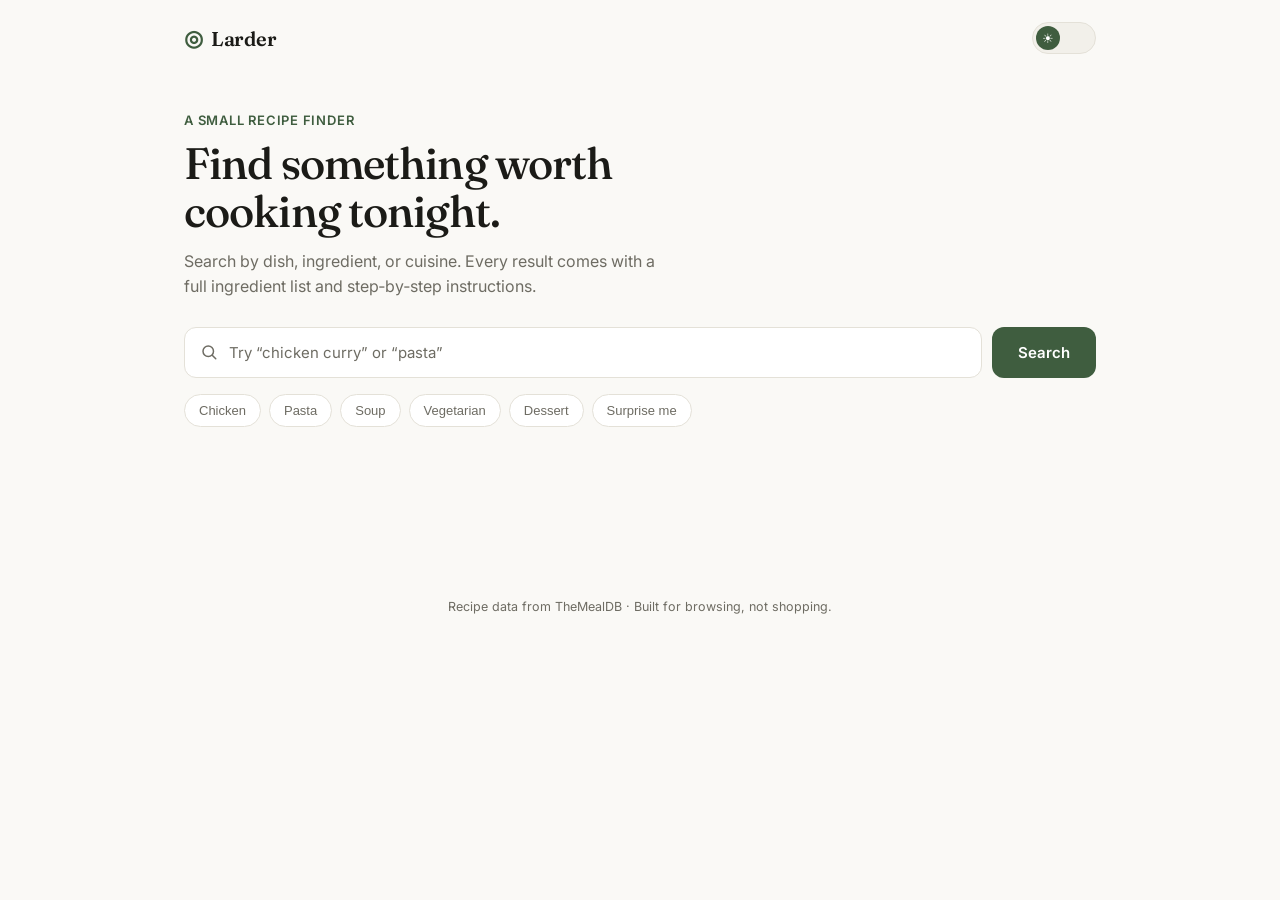
==== recipe_finder.html @ 5905a671 "Add files via upload" ====
<!DOCTYPE html>
<html lang="en">
<head>
<meta charset="UTF-8">
<meta name="viewport" content="width=device-width, initial-scale=1.0">
<title>Larder — Recipe Finder</title>
<link rel="preconnect" href="https://fonts.googleapis.com">
<link rel="preconnect" href="https://fonts.gstatic.com" crossorigin>
<link href="https://fonts.googleapis.com/css2?family=Fraunces:opsz,wght@9..144,400;9..144,500;9..144,600&family=Inter:wght@400;500;600&display=swap" rel="stylesheet">
<style>
  :root{
    --bg:#FAF9F6;
    --surface:#FFFFFF;
    --surface-2:#F2F0EA;
    --border:#E4E1D8;
    --text:#1B1B17;
    --text-muted:#6E6C63;
    --accent:#3F5D3F;
    --accent-strong:#2E4630;
    --accent-tint:#EAF0E7;
    --accent-contrast:#FFFFFF;
    --shadow: 0 1px 2px rgba(20,20,10,0.04), 0 8px 24px rgba(20,20,10,0.06);
    --radius-lg: 18px;
    --radius-md: 12px;
    --radius-sm: 8px;
  }

  [data-theme="dark"]{
    --bg:#121210;
    --surface:#1B1B18;
    --surface-2:#232320;
    --border:#302F2B;
    --text:#F1EFE9;
    --text-muted:#9C9A91;
    --accent:#7FAE7A;
    --accent-strong:#9BC496;
    --accent-tint:#20281F;
    --accent-contrast:#0F150F;
    --shadow: 0 1px 2px rgba(0,0,0,0.3), 0 12px 32px rgba(0,0,0,0.35);
  }

  *{ box-sizing:border-box; }
  html{ scroll-behavior:smooth; }

  body{
    margin:0;
    background:var(--bg);
    color:var(--text);
    font-family:'Inter', -apple-system, sans-serif;
    -webkit-font-smoothing:antialiased;
    transition:background 0.25s ease, color 0.25s ease;
    min-height:100vh;
  }

  @media (prefers-reduced-motion: reduce){
    *{ animation-duration:0.01ms !important; transition-duration:0.01ms !important; }
  }

  .shell{ max-width:960px; margin:0 auto; padding:0 24px 80px; }

  /* ---------- Top bar ---------- */
  .topbar{
    display:flex; align-items:center; justify-content:space-between;
    padding:22px 24px; max-width:960px; margin:0 auto;
  }
  .brand{
    display:flex; align-items:baseline; gap:8px;
    font-family:'Fraunces', serif; font-weight:600; font-size:20px; letter-spacing:-0.01em;
  }
  .brand-mark{ color:var(--accent); font-size:22px; }

  .theme-toggle{
    display:flex; align-items:center; gap:6px;
    background:var(--surface-2); border:1px solid var(--border);
    border-radius:999px; padding:4px; cursor:pointer; position:relative;
    width:64px; height:32px;
  }
  .theme-toggle:focus-visible{ outline:2px solid var(--accent); outline-offset:2px; }
  .theme-knob{
    position:absolute; top:3px; left:3px;
    width:24px; height:24px; border-radius:50%;
    background:var(--accent); color:var(--accent-contrast);
    display:flex; align-items:center; justify-content:center;
    font-size:13px; transition:transform 0.25s ease, background 0.25s ease;
  }
  [data-theme="dark"] .theme-knob{ transform:translateX(30px); }

  /* ---------- Hero ---------- */
  .hero{ padding:36px 0 30px; text-align:left; }
  .eyebrow{
    font-size:13px; color:var(--accent); font-weight:600;
    letter-spacing:0.06em; text-transform:uppercase; margin:0 0 12px;
  }
  h1{
    font-family:'Fraunces', serif; font-weight:500; font-size:44px;
    line-height:1.08; letter-spacing:-0.02em; margin:0 0 14px; max-width:520px;
  }
  .sub{
    color:var(--text-muted); font-size:16px; line-height:1.55;
    max-width:480px; margin:0 0 28px;
  }

  /* ---------- Search ---------- */
  .search-row{
    display:flex; gap:10px; margin-bottom:16px;
  }
  .search-field{
    flex:1; position:relative;
  }
  .search-field svg{
    position:absolute; left:16px; top:50%; transform:translateY(-50%);
    color:var(--text-muted); pointer-events:none;
  }
  input#searchInput{
    width:100%; padding:15px 16px 15px 44px;
    border:1px solid var(--border); border-radius:var(--radius-md);
    background:var(--surface); color:var(--text);
    font-family:'Inter', sans-serif; font-size:15px;
    transition:border-color 0.2s ease, box-shadow 0.2s ease;
  }
  input#searchInput::placeholder{ color:var(--text-muted); }
  input#searchInput:focus{
    outline:none; border-color:var(--accent);
    box-shadow:0 0 0 3px var(--accent-tint);
  }
  button.primary{
    padding:15px 26px; border:none; border-radius:var(--radius-md);
    background:var(--accent); color:var(--accent-contrast);
    font-family:'Inter', sans-serif; font-weight:600; font-size:15px;
    cursor:pointer; transition:background 0.2s ease, transform 0.1s ease;
    white-space:nowrap;
  }
  button.primary:hover{ background:var(--accent-strong); }
  button.primary:active{ transform:scale(0.98); }
  button.primary:focus-visible{ outline:2px solid var(--accent); outline-offset:2px; }
  button.primary:disabled{ opacity:0.6; cursor:default; }

  .chip-row{
    display:flex; flex-wrap:wrap; gap:8px; margin-bottom:8px;
  }
  .chip{
    padding:8px 14px; border-radius:999px; border:1px solid var(--border);
    background:var(--surface); color:var(--text-muted);
    font-size:13px; font-weight:500; cursor:pointer;
    transition:all 0.15s ease;
  }
  .chip:hover{ border-color:var(--accent); color:var(--text); }
  .chip:focus-visible{ outline:2px solid var(--accent); outline-offset:2px; }
  .chip.active{ background:var(--accent); border-color:var(--accent); color:var(--accent-contrast); }

  /* ---------- Status ---------- */
  .status{
    display:none; align-items:center; gap:10px;
    color:var(--text-muted); font-size:14px; padding:24px 0 4px;
  }
  .status.show{ display:flex; }
  .spinner{
    width:16px; height:16px; border-radius:50%;
    border:2px solid var(--border); border-top-color:var(--accent);
    animation:spin 0.7s linear infinite;
  }
  @keyframes spin{ to{ transform:rotate(360deg); } }

  .empty{
    display:none; flex-direction:column; align-items:flex-start; gap:6px;
    padding:36px 0; border-top:1px solid var(--border); margin-top:20px;
  }
  .empty.show{ display:flex; }
  .empty-title{ font-family:'Fraunces', serif; font-size:20px; margin:0; }
  .empty-sub{ color:var(--text-muted); font-size:14px; margin:0; max-width:420px; line-height:1.5; }

  /* ---------- Results ---------- */
  #results{
    display:grid; grid-template-columns:repeat(2, 1fr); gap:18px;
    margin-top:26px;
  }
  @media (max-width:640px){ #results{ grid-template-columns:1fr; } }

  .recipe-card{
    background:var(--surface); border:1px solid var(--border);
    border-radius:var(--radius-lg); overflow:hidden; text-align:left;
    box-shadow:var(--shadow); cursor:pointer;
    transition:transform 0.18s ease, border-color 0.18s ease;
  }
  .recipe-card:hover{ transform:translateY(-2px); border-color:var(--accent); }
  .recipe-card:focus-visible{ outline:2px solid var(--accent); outline-offset:2px; }
  .thumb-wrap{ position:relative; aspect-ratio:16/10; overflow:hidden; background:var(--surface-2); }
  .thumb-wrap img{ width:100%; height:100%; object-fit:cover; display:block; }
  .category-tag{
    position:absolute; top:10px; left:10px;
    background:rgba(20,20,15,0.65); color:#fff; backdrop-filter:blur(4px);
    font-size:11px; font-weight:600; letter-spacing:0.03em; text-transform:uppercase;
    padding:5px 10px; border-radius:999px;
  }
  .card-body{ padding:16px 18px 18px; }
  .card-body h2{
    font-family:'Fraunces', serif; font-weight:500; font-size:19px;
    margin:0 0 6px; line-height:1.25; letter-spacing:-0.01em;
  }
  .card-meta{
    display:flex; gap:8px; flex-wrap:wrap; margin-bottom:10px;
  }
  .meta-pill{
    font-size:11.5px; color:var(--text-muted); background:var(--surface-2);
    padding:3px 9px; border-radius:999px; border:1px solid var(--border);
  }
  .card-body p.excerpt{
    color:var(--text-muted); font-size:13.5px; line-height:1.5; margin:0;
    display:-webkit-box; -webkit-line-clamp:3; -webkit-box-orient:vertical; overflow:hidden;
  }
  .view-link{
    display:inline-flex; align-items:center; gap:5px; margin-top:12px;
    font-size:13px; font-weight:600; color:var(--accent);
  }

  /* ---------- Modal ---------- */
  .overlay{
    position:fixed; inset:0; background:rgba(15,15,10,0.5);
    display:none; align-items:flex-start; justify-content:center;
    padding:40px 20px; overflow-y:auto; z-index:50;
    backdrop-filter:blur(2px);
  }
  .overlay.show{ display:flex; }
  .modal{
    background:var(--surface); border-radius:var(--radius-lg);
    max-width:640px; width:100%; box-shadow:var(--shadow);
    border:1px solid var(--border); overflow:hidden;
  }
  .modal-img{ width:100%; aspect-ratio:16/9; object-fit:cover; display:block; background:var(--surface-2); }
  .modal-body{ padding:28px 30px 34px; }
  .modal-close{
    position:absolute; top:14px; right:14px;
    width:34px; height:34px; border-radius:50%; border:none;
    background:rgba(20,20,15,0.55); color:#fff; cursor:pointer;
    display:flex; align-items:center; justify-content:center; font-size:16px;
  }
  .modal-close:focus-visible{ outline:2px solid #fff; outline-offset:2px; }
  .modal-wrap{ position:relative; }
  .modal-body h2{ font-family:'Fraunces', serif; font-weight:500; font-size:26px; margin:0 0 10px; letter-spacing:-0.01em; }
  .modal-meta{ display:flex; gap:8px; flex-wrap:wrap; margin-bottom:20px; }
  .section-label{
    font-size:12px; font-weight:600; letter-spacing:0.06em; text-transform:uppercase;
    color:var(--accent); margin:22px 0 10px;
  }
  .ingredient-list{ display:flex; flex-wrap:wrap; gap:8px; padding:0; margin:0; list-style:none; }
  .ingredient-list li{
    font-size:13px; background:var(--accent-tint); color:var(--text);
    padding:6px 12px; border-radius:999px; border:1px solid var(--border);
  }
  .instructions{ font-size:14.5px; line-height:1.7; color:var(--text); white-space:pre-line; }

  footer{
    text-align:center; padding:28px 24px 10px; color:var(--text-muted); font-size:12.5px;
  }
</style>
</head>
<body data-theme="light">

  <div class="topbar">
    <div class="brand"><span class="brand-mark">&#9678;</span>Larder</div>
    <button class="theme-toggle" id="themeToggle" aria-label="Toggle dark mode">
      <span class="theme-knob" id="themeKnob">&#9728;</span>
    </button>
  </div>

  <main class="shell">
    <section class="hero">
      <p class="eyebrow">A small recipe finder</p>
      <h1>Find something worth cooking tonight.</h1>
      <p class="sub">Search by dish, ingredient, or cuisine. Every result comes with a full ingredient list and step‑by‑step instructions.</p>

      <div class="search-row">
        <div class="search-field">
          <svg width="18" height="18" viewBox="0 0 24 24" fill="none" stroke="currentColor" stroke-width="2" stroke-linecap="round"><circle cx="11" cy="11" r="7"/><line x1="21" y1="21" x2="16.65" y2="16.65"/></svg>
          <input type="text" id="searchInput" placeholder="Try “chicken curry” or “pasta”" autocomplete="off">
        </div>
        <button class="primary" id="searchBtn">Search</button>
      </div>

      <div class="chip-row" id="chipRow">
        <button class="chip" data-query="chicken">Chicken</button>
        <button class="chip" data-query="pasta">Pasta</button>
        <button class="chip" data-query="soup">Soup</button>
        <button class="chip" data-query="vegetarian">Vegetarian</button>
        <button class="chip" data-query="dessert">Dessert</button>
        <button class="chip" id="surpriseChip">Surprise me</button>
      </div>
    </section>

    <div class="status" id="status">
      <span class="spinner"></span> Looking for recipes…
    </div>

    <div class="empty" id="emptyState">
      <p class="empty-title">Nothing here yet</p>
      <p class="empty-sub">Search for a dish above, or tap one of the suggestions to see what Larder can find.</p>
    </div>

    <div id="results"></div>
  </main>

  <footer>Recipe data from TheMealDB · Built for browsing, not shopping.</footer>

  <div class="overlay" id="overlay">
    <div class="modal">
      <div class="modal-wrap">
        <img class="modal-img" id="modalImg" src="" alt="">
        <button class="modal-close" id="modalClose" aria-label="Close recipe">&#10005;</button>
      </div>
      <div class="modal-body">
        <h2 id="modalTitle"></h2>
        <div class="modal-meta" id="modalMeta"></div>
        <p class="section-label">Ingredients</p>
        <ul class="ingredient-list" id="modalIngredients"></ul>
        <p class="section-label">Instructions</p>
        <p class="instructions" id="modalInstructions"></p>
      </div>
    </div>
  </div>

<script>
  const searchInput = document.getElementById('searchInput');
  const searchBtn = document.getElementById('searchBtn');
  const resultsDiv = document.getElementById('results');
  const statusEl = document.getElementById('status');
  const emptyState = document.getElementById('emptyState');
  const overlay = document.getElementById('overlay');
  const themeToggle = document.getElementById('themeToggle');
  const themeKnob = document.getElementById('themeKnob');

  // ---------- Theme ----------
  const prefersDark = window.matchMedia('(prefers-color-scheme: dark)').matches;
  setTheme(prefersDark ? 'dark' : 'light');

  themeToggle.addEventListener('click', () => {
    const current = document.body.getAttribute('data-theme');
    setTheme(current === 'dark' ? 'light' : 'dark');
  });

  function setTheme(mode){
    document.body.setAttribute('data-theme', mode);
    themeKnob.innerHTML = mode === 'dark' ? '&#9789;' : '&#9728;';
  }

  // ---------- Search ----------
  searchBtn.addEventListener('click', () => searchRecipe(searchInput.value));
  searchInput.addEventListener('keydown', e => { if(e.key === 'Enter') searchRecipe(searchInput.value); });

  document.querySelectorAll('.chip[data-query]').forEach(chip => {
    chip.addEventListener('click', () => {
      searchInput.value = chip.dataset.query;
      searchRecipe(chip.dataset.query);
    });
  });

  document.getElementById('surpriseChip').addEventListener('click', fetchRandom);

  async function searchRecipe(query){
    query = (query || '').trim();
    if(!query) return;
    showLoading(true);
    try{
      const response = await fetch(`https://www.themealdb.com/api/json/v1/1/search.php?s=${encodeURIComponent(query)}`);
      const data = await response.json();
      renderResults(data.meals);
    }catch(err){
      renderResults(null, true);
    }finally{
      showLoading(false);
    }
  }

  async function fetchRandom(){
    showLoading(true);
    try{
      const response = await fetch('https://www.themealdb.com/api/json/v1/1/random.php');
      const data = await response.json();
      renderResults(data.meals);
    }catch(err){
      renderResults(null, true);
    }finally{
      showLoading(false);
    }
  }

  function showLoading(isLoading){
    statusEl.classList.toggle('show', isLoading);
    searchBtn.disabled = isLoading;
    if(isLoading) emptyState.classList.remove('show');
  }

  function renderResults(meals, failed){
    resultsDiv.innerHTML = '';
    if(failed){
      emptyState.classList.add('show');
      emptyState.querySelector('.empty-title').textContent = 'Couldn\u2019t reach the recipe database';
      emptyState.querySelector('.empty-sub').textContent = 'Check your connection and try searching again.';
      return;
    }
    if(!meals){
      emptyState.classList.add('show');
      emptyState.querySelector('.empty-title').textContent = 'No recipes found';
      emptyState.querySelector('.empty-sub').textContent = 'Try a different dish name or ingredient — or tap “Surprise me.”';
      return;
    }
    emptyState.classList.remove('show');
    meals.forEach(meal => resultsDiv.appendChild(buildCard(meal)));
  }

  function buildCard(meal){
    const card = document.createElement('div');
    card.className = 'recipe-card';
    card.tabIndex = 0;
    card.setAttribute('role', 'button');
    card.innerHTML = `
      <div class="thumb-wrap">
        <img src="${meal.strMealThumb}" alt="${meal.strMeal}" loading="lazy">
        <span class="category-tag">${meal.strCategory || 'Recipe'}</span>
      </div>
      <div class="card-body">
        <h2>${meal.strMeal}</h2>
        <div class="card-meta">
          ${meal.strArea ? `<span class="meta-pill">${meal.strArea}</span>` : ''}
        </div>
        <p class="excerpt">${(meal.strInstructions || '').slice(0, 140)}…</p>
        <span class="view-link">View full recipe &#8594;</span>
      </div>
    `;
    const open = () => openModal(meal);
    card.addEventListener('click', open);
    card.addEventListener('keydown', e => { if(e.key === 'Enter' || e.key === ' '){ e.preventDefault(); open(); } });
    return card;
  }

  // ---------- Modal ----------
  function openModal(meal){
    document.getElementById('modalImg').src = meal.strMealThumb;
    document.getElementById('modalImg').alt = meal.strMeal;
    document.getElementById('modalTitle').textContent = meal.strMeal;

    const metaEl = document.getElementById('modalMeta');
    metaEl.innerHTML = '';
    [meal.strCategory, meal.strArea].filter(Boolean).forEach(m => {
      const pill = document.createElement('span');
      pill.className = 'meta-pill';
      pill.textContent = m;
      metaEl.appendChild(pill);
    });

    const ingredientsEl = document.getElementById('modalIngredients');
    ingredientsEl.innerHTML = '';
    for(let i = 1; i <= 20; i++){
      const ing = meal[`strIngredient${i}`];
      const measure = meal[`strMeasure${i}`];
      if(ing && ing.trim()){
        const li = document.createElement('li');
        li.textContent = `${measure ? measure.trim() + ' ' : ''}${ing.trim()}`;
        ingredientsEl.appendChild(li);
      }
    }

    document.getElementById('modalInstructions').textContent = meal.strInstructions || 'No instructions available.';
    overlay.classList.add('show');
    document.body.style.overflow = 'hidden';
  }

  function closeModal(){
    overlay.classList.remove('show');
    document.body.style.overflow = '';
  }

  document.getElementById('modalClose').addEventListener('click', closeModal);
  overlay.addEventListener('click', e => { if(e.target === overlay) closeModal(); });
  document.addEventListener('keydown', e => { if(e.key === 'Escape') closeModal(); });
</script>
</body>
</html>
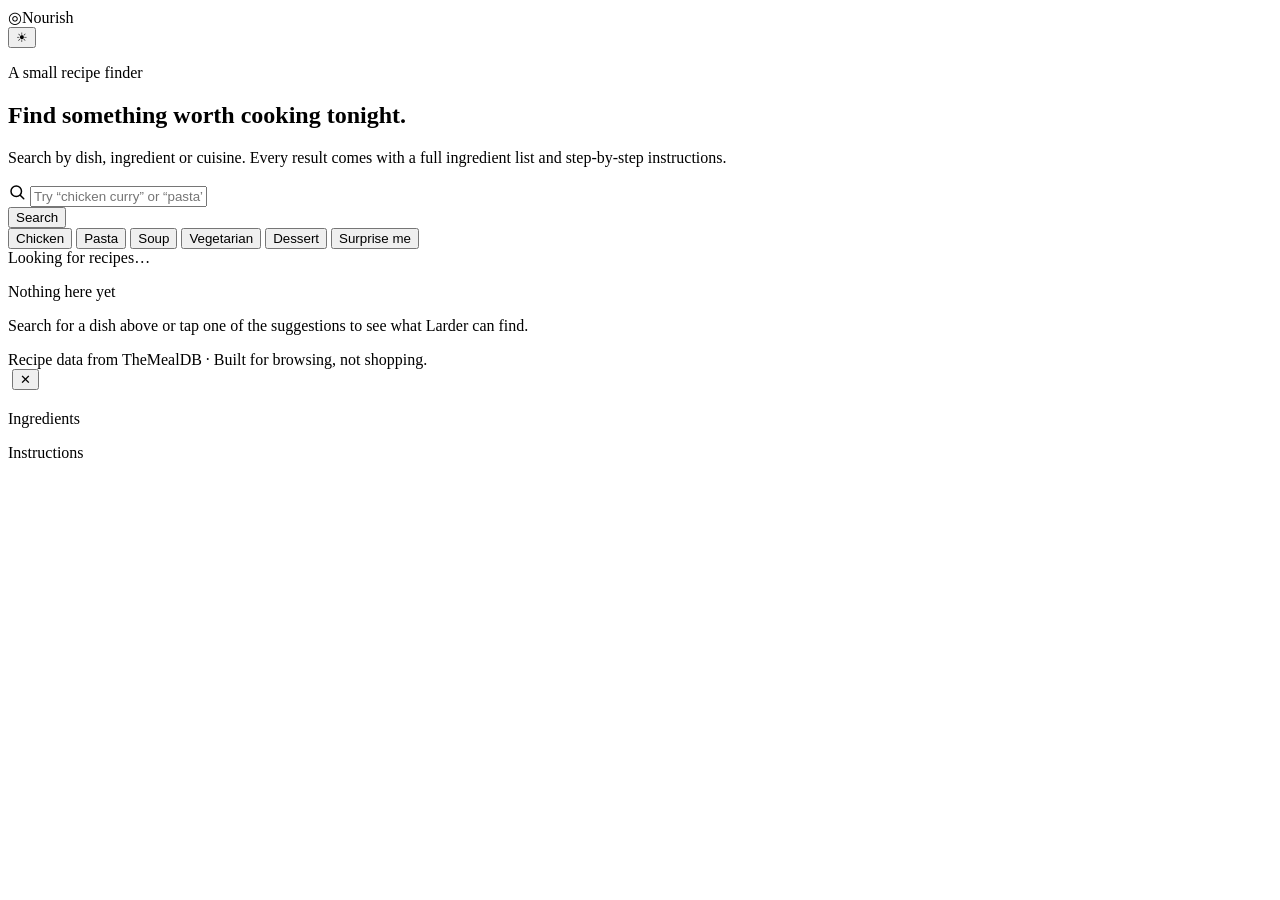
==== commit cd7c170f: "Rename app from Larder to Nourish and update text" ====
--- a/recipe_finder.html
+++ b/recipe_finder.html
@@ -3,261 +3,17 @@
 <head>
 <meta charset="UTF-8">
 <meta name="viewport" content="width=device-width, initial-scale=1.0">
-<title>Larder — Recipe Finder</title>
+<title>Nourish — Recipe Finder</title>
 <link rel="preconnect" href="https://fonts.googleapis.com">
 <link rel="preconnect" href="https://fonts.gstatic.com" crossorigin>
 <link href="https://fonts.googleapis.com/css2?family=Fraunces:opsz,wght@9..144,400;9..144,500;9..144,600&family=Inter:wght@400;500;600&display=swap" rel="stylesheet">
 <style>
-  :root{
-    --bg:#FAF9F6;
-    --surface:#FFFFFF;
-    --surface-2:#F2F0EA;
-    --border:#E4E1D8;
-    --text:#1B1B17;
-    --text-muted:#6E6C63;
-    --accent:#3F5D3F;
-    --accent-strong:#2E4630;
-    --accent-tint:#EAF0E7;
-    --accent-contrast:#FFFFFF;
-    --shadow: 0 1px 2px rgba(20,20,10,0.04), 0 8px 24px rgba(20,20,10,0.06);
-    --radius-lg: 18px;
-    --radius-md: 12px;
-    --radius-sm: 8px;
-  }
-
-  [data-theme="dark"]{
-    --bg:#121210;
-    --surface:#1B1B18;
-    --surface-2:#232320;
-    --border:#302F2B;
-    --text:#F1EFE9;
-    --text-muted:#9C9A91;
-    --accent:#7FAE7A;
-    --accent-strong:#9BC496;
-    --accent-tint:#20281F;
-    --accent-contrast:#0F150F;
-    --shadow: 0 1px 2px rgba(0,0,0,0.3), 0 12px 32px rgba(0,0,0,0.35);
-  }
-
-  *{ box-sizing:border-box; }
-  html{ scroll-behavior:smooth; }
-
-  body{
-    margin:0;
-    background:var(--bg);
-    color:var(--text);
-    font-family:'Inter', -apple-system, sans-serif;
-    -webkit-font-smoothing:antialiased;
-    transition:background 0.25s ease, color 0.25s ease;
-    min-height:100vh;
-  }
-
-  @media (prefers-reduced-motion: reduce){
-    *{ animation-duration:0.01ms !important; transition-duration:0.01ms !important; }
-  }
-
-  .shell{ max-width:960px; margin:0 auto; padding:0 24px 80px; }
-
-  /* ---------- Top bar ---------- */
-  .topbar{
-    display:flex; align-items:center; justify-content:space-between;
-    padding:22px 24px; max-width:960px; margin:0 auto;
-  }
-  .brand{
-    display:flex; align-items:baseline; gap:8px;
-    font-family:'Fraunces', serif; font-weight:600; font-size:20px; letter-spacing:-0.01em;
-  }
-  .brand-mark{ color:var(--accent); font-size:22px; }
-
-  .theme-toggle{
-    display:flex; align-items:center; gap:6px;
-    background:var(--surface-2); border:1px solid var(--border);
-    border-radius:999px; padding:4px; cursor:pointer; position:relative;
-    width:64px; height:32px;
-  }
-  .theme-toggle:focus-visible{ outline:2px solid var(--accent); outline-offset:2px; }
-  .theme-knob{
-    position:absolute; top:3px; left:3px;
-    width:24px; height:24px; border-radius:50%;
-    background:var(--accent); color:var(--accent-contrast);
-    display:flex; align-items:center; justify-content:center;
-    font-size:13px; transition:transform 0.25s ease, background 0.25s ease;
-  }
-  [data-theme="dark"] .theme-knob{ transform:translateX(30px); }
-
-  /* ---------- Hero ---------- */
-  .hero{ padding:36px 0 30px; text-align:left; }
-  .eyebrow{
-    font-size:13px; color:var(--accent); font-weight:600;
-    letter-spacing:0.06em; text-transform:uppercase; margin:0 0 12px;
-  }
-  h1{
-    font-family:'Fraunces', serif; font-weight:500; font-size:44px;
-    line-height:1.08; letter-spacing:-0.02em; margin:0 0 14px; max-width:520px;
-  }
-  .sub{
-    color:var(--text-muted); font-size:16px; line-height:1.55;
-    max-width:480px; margin:0 0 28px;
-  }
-
-  /* ---------- Search ---------- */
-  .search-row{
-    display:flex; gap:10px; margin-bottom:16px;
-  }
-  .search-field{
-    flex:1; position:relative;
-  }
-  .search-field svg{
-    position:absolute; left:16px; top:50%; transform:translateY(-50%);
-    color:var(--text-muted); pointer-events:none;
-  }
-  input#searchInput{
-    width:100%; padding:15px 16px 15px 44px;
-    border:1px solid var(--border); border-radius:var(--radius-md);
-    background:var(--surface); color:var(--text);
-    font-family:'Inter', sans-serif; font-size:15px;
-    transition:border-color 0.2s ease, box-shadow 0.2s ease;
-  }
-  input#searchInput::placeholder{ color:var(--text-muted); }
-  input#searchInput:focus{
-    outline:none; border-color:var(--accent);
-    box-shadow:0 0 0 3px var(--accent-tint);
-  }
-  button.primary{
-    padding:15px 26px; border:none; border-radius:var(--radius-md);
-    background:var(--accent); color:var(--accent-contrast);
-    font-family:'Inter', sans-serif; font-weight:600; font-size:15px;
-    cursor:pointer; transition:background 0.2s ease, transform 0.1s ease;
-    white-space:nowrap;
-  }
-  button.primary:hover{ background:var(--accent-strong); }
-  button.primary:active{ transform:scale(0.98); }
-  button.primary:focus-visible{ outline:2px solid var(--accent); outline-offset:2px; }
-  button.primary:disabled{ opacity:0.6; cursor:default; }
-
-  .chip-row{
-    display:flex; flex-wrap:wrap; gap:8px; margin-bottom:8px;
-  }
-  .chip{
-    padding:8px 14px; border-radius:999px; border:1px solid var(--border);
-    background:var(--surface); color:var(--text-muted);
-    font-size:13px; font-weight:500; cursor:pointer;
-    transition:all 0.15s ease;
-  }
-  .chip:hover{ border-color:var(--accent); color:var(--text); }
-  .chip:focus-visible{ outline:2px solid var(--accent); outline-offset:2px; }
-  .chip.active{ background:var(--accent); border-color:var(--accent); color:var(--accent-contrast); }
-
-  /* ---------- Status ---------- */
-  .status{
-    display:none; align-items:center; gap:10px;
-    color:var(--text-muted); font-size:14px; padding:24px 0 4px;
-  }
-  .status.show{ display:flex; }
-  .spinner{
-    width:16px; height:16px; border-radius:50%;
-    border:2px solid var(--border); border-top-color:var(--accent);
-    animation:spin 0.7s linear infinite;
-  }
-  @keyframes spin{ to{ transform:rotate(360deg); } }
-
-  .empty{
-    display:none; flex-direction:column; align-items:flex-start; gap:6px;
-    padding:36px 0; border-top:1px solid var(--border); margin-top:20px;
-  }
-  .empty.show{ display:flex; }
-  .empty-title{ font-family:'Fraunces', serif; font-size:20px; margin:0; }
-  .empty-sub{ color:var(--text-muted); font-size:14px; margin:0; max-width:420px; line-height:1.5; }
-
-  /* ---------- Results ---------- */
-  #results{
-    display:grid; grid-template-columns:repeat(2, 1fr); gap:18px;
-    margin-top:26px;
-  }
-  @media (max-width:640px){ #results{ grid-template-columns:1fr; } }
-
-  .recipe-card{
-    background:var(--surface); border:1px solid var(--border);
-    border-radius:var(--radius-lg); overflow:hidden; text-align:left;
-    box-shadow:var(--shadow); cursor:pointer;
-    transition:transform 0.18s ease, border-color 0.18s ease;
-  }
-  .recipe-card:hover{ transform:translateY(-2px); border-color:var(--accent); }
-  .recipe-card:focus-visible{ outline:2px solid var(--accent); outline-offset:2px; }
-  .thumb-wrap{ position:relative; aspect-ratio:16/10; overflow:hidden; background:var(--surface-2); }
-  .thumb-wrap img{ width:100%; height:100%; object-fit:cover; display:block; }
-  .category-tag{
-    position:absolute; top:10px; left:10px;
-    background:rgba(20,20,15,0.65); color:#fff; backdrop-filter:blur(4px);
-    font-size:11px; font-weight:600; letter-spacing:0.03em; text-transform:uppercase;
-    padding:5px 10px; border-radius:999px;
-  }
-  .card-body{ padding:16px 18px 18px; }
-  .card-body h2{
-    font-family:'Fraunces', serif; font-weight:500; font-size:19px;
-    margin:0 0 6px; line-height:1.25; letter-spacing:-0.01em;
-  }
-  .card-meta{
-    display:flex; gap:8px; flex-wrap:wrap; margin-bottom:10px;
-  }
-  .meta-pill{
-    font-size:11.5px; color:var(--text-muted); background:var(--surface-2);
-    padding:3px 9px; border-radius:999px; border:1px solid var(--border);
-  }
-  .card-body p.excerpt{
-    color:var(--text-muted); font-size:13.5px; line-height:1.5; margin:0;
-    display:-webkit-box; -webkit-line-clamp:3; -webkit-box-orient:vertical; overflow:hidden;
-  }
-  .view-link{
-    display:inline-flex; align-items:center; gap:5px; margin-top:12px;
-    font-size:13px; font-weight:600; color:var(--accent);
-  }
-
-  /* ---------- Modal ---------- */
-  .overlay{
-    position:fixed; inset:0; background:rgba(15,15,10,0.5);
-    display:none; align-items:flex-start; justify-content:center;
-    padding:40px 20px; overflow-y:auto; z-index:50;
-    backdrop-filter:blur(2px);
-  }
-  .overlay.show{ display:flex; }
-  .modal{
-    background:var(--surface); border-radius:var(--radius-lg);
-    max-width:640px; width:100%; box-shadow:var(--shadow);
-    border:1px solid var(--border); overflow:hidden;
-  }
-  .modal-img{ width:100%; aspect-ratio:16/9; object-fit:cover; display:block; background:var(--surface-2); }
-  .modal-body{ padding:28px 30px 34px; }
-  .modal-close{
-    position:absolute; top:14px; right:14px;
-    width:34px; height:34px; border-radius:50%; border:none;
-    background:rgba(20,20,15,0.55); color:#fff; cursor:pointer;
-    display:flex; align-items:center; justify-content:center; font-size:16px;
-  }
-  .modal-close:focus-visible{ outline:2px solid #fff; outline-offset:2px; }
-  .modal-wrap{ position:relative; }
-  .modal-body h2{ font-family:'Fraunces', serif; font-weight:500; font-size:26px; margin:0 0 10px; letter-spacing:-0.01em; }
-  .modal-meta{ display:flex; gap:8px; flex-wrap:wrap; margin-bottom:20px; }
-  .section-label{
-    font-size:12px; font-weight:600; letter-spacing:0.06em; text-transform:uppercase;
-    color:var(--accent); margin:22px 0 10px;
-  }
-  .ingredient-list{ display:flex; flex-wrap:wrap; gap:8px; padding:0; margin:0; list-style:none; }
-  .ingredient-list li{
-    font-size:13px; background:var(--accent-tint); color:var(--text);
-    padding:6px 12px; border-radius:999px; border:1px solid var(--border);
-  }
-  .instructions{ font-size:14.5px; line-height:1.7; color:var(--text); white-space:pre-line; }
-
-  footer{
-    text-align:center; padding:28px 24px 10px; color:var(--text-muted); font-size:12.5px;
-  }
 </style>
 </head>
 <body data-theme="light">
 
   <div class="topbar">
-    <div class="brand"><span class="brand-mark">&#9678;</span>Larder</div>
+    <div class="brand"><span class="brand-mark">&#9678;</span>Nourish</div>
     <button class="theme-toggle" id="themeToggle" aria-label="Toggle dark mode">
       <span class="theme-knob" id="themeKnob">&#9728;</span>
     </button>
@@ -267,7 +23,7 @@
     <section class="hero">
       <p class="eyebrow">A small recipe finder</p>
       <h1>Find something worth cooking tonight.</h1>
-      <p class="sub">Search by dish, ingredient, or cuisine. Every result comes with a full ingredient list and step‑by‑step instructions.</p>
+      <p class="sub">Search by dish, ingredient or cuisine. Every result comes with a full ingredient list and step‑by‑step instructions.</p>
 
       <div class="search-row">
         <div class="search-field">
@@ -293,7 +49,7 @@
 
     <div class="empty" id="emptyState">
       <p class="empty-title">Nothing here yet</p>
-      <p class="empty-sub">Search for a dish above, or tap one of the suggestions to see what Larder can find.</p>
+      <p class="empty-sub">Search for a dish above or tap one of the suggestions to see what Larder can find.</p>
     </div>
 
     <div id="results"></div>
@@ -318,160 +74,6 @@
     </div>
   </div>
 
-<script>
-  const searchInput = document.getElementById('searchInput');
-  const searchBtn = document.getElementById('searchBtn');
-  const resultsDiv = document.getElementById('results');
-  const statusEl = document.getElementById('status');
-  const emptyState = document.getElementById('emptyState');
-  const overlay = document.getElementById('overlay');
-  const themeToggle = document.getElementById('themeToggle');
-  const themeKnob = document.getElementById('themeKnob');
-
-  // ---------- Theme ----------
-  const prefersDark = window.matchMedia('(prefers-color-scheme: dark)').matches;
-  setTheme(prefersDark ? 'dark' : 'light');
-
-  themeToggle.addEventListener('click', () => {
-    const current = document.body.getAttribute('data-theme');
-    setTheme(current === 'dark' ? 'light' : 'dark');
-  });
-
-  function setTheme(mode){
-    document.body.setAttribute('data-theme', mode);
-    themeKnob.innerHTML = mode === 'dark' ? '&#9789;' : '&#9728;';
-  }
-
-  // ---------- Search ----------
-  searchBtn.addEventListener('click', () => searchRecipe(searchInput.value));
-  searchInput.addEventListener('keydown', e => { if(e.key === 'Enter') searchRecipe(searchInput.value); });
-
-  document.querySelectorAll('.chip[data-query]').forEach(chip => {
-    chip.addEventListener('click', () => {
-      searchInput.value = chip.dataset.query;
-      searchRecipe(chip.dataset.query);
-    });
-  });
-
-  document.getElementById('surpriseChip').addEventListener('click', fetchRandom);
-
-  async function searchRecipe(query){
-    query = (query || '').trim();
-    if(!query) return;
-    showLoading(true);
-    try{
-      const response = await fetch(`https://www.themealdb.com/api/json/v1/1/search.php?s=${encodeURIComponent(query)}`);
-      const data = await response.json();
-      renderResults(data.meals);
-    }catch(err){
-      renderResults(null, true);
-    }finally{
-      showLoading(false);
-    }
-  }
-
-  async function fetchRandom(){
-    showLoading(true);
-    try{
-      const response = await fetch('https://www.themealdb.com/api/json/v1/1/random.php');
-      const data = await response.json();
-      renderResults(data.meals);
-    }catch(err){
-      renderResults(null, true);
-    }finally{
-      showLoading(false);
-    }
-  }
-
-  function showLoading(isLoading){
-    statusEl.classList.toggle('show', isLoading);
-    searchBtn.disabled = isLoading;
-    if(isLoading) emptyState.classList.remove('show');
-  }
-
-  function renderResults(meals, failed){
-    resultsDiv.innerHTML = '';
-    if(failed){
-      emptyState.classList.add('show');
-      emptyState.querySelector('.empty-title').textContent = 'Couldn\u2019t reach the recipe database';
-      emptyState.querySelector('.empty-sub').textContent = 'Check your connection and try searching again.';
-      return;
-    }
-    if(!meals){
-      emptyState.classList.add('show');
-      emptyState.querySelector('.empty-title').textContent = 'No recipes found';
-      emptyState.querySelector('.empty-sub').textContent = 'Try a different dish name or ingredient — or tap “Surprise me.”';
-      return;
-    }
-    emptyState.classList.remove('show');
-    meals.forEach(meal => resultsDiv.appendChild(buildCard(meal)));
-  }
-
-  function buildCard(meal){
-    const card = document.createElement('div');
-    card.className = 'recipe-card';
-    card.tabIndex = 0;
-    card.setAttribute('role', 'button');
-    card.innerHTML = `
-      <div class="thumb-wrap">
-        <img src="${meal.strMealThumb}" alt="${meal.strMeal}" loading="lazy">
-        <span class="category-tag">${meal.strCategory || 'Recipe'}</span>
-      </div>
-      <div class="card-body">
-        <h2>${meal.strMeal}</h2>
-        <div class="card-meta">
-          ${meal.strArea ? `<span class="meta-pill">${meal.strArea}</span>` : ''}
-        </div>
-        <p class="excerpt">${(meal.strInstructions || '').slice(0, 140)}…</p>
-        <span class="view-link">View full recipe &#8594;</span>
-      </div>
-    `;
-    const open = () => openModal(meal);
-    card.addEventListener('click', open);
-    card.addEventListener('keydown', e => { if(e.key === 'Enter' || e.key === ' '){ e.preventDefault(); open(); } });
-    return card;
-  }
-
-  // ---------- Modal ----------
-  function openModal(meal){
-    document.getElementById('modalImg').src = meal.strMealThumb;
-    document.getElementById('modalImg').alt = meal.strMeal;
-    document.getElementById('modalTitle').textContent = meal.strMeal;
-
-    const metaEl = document.getElementById('modalMeta');
-    metaEl.innerHTML = '';
-    [meal.strCategory, meal.strArea].filter(Boolean).forEach(m => {
-      const pill = document.createElement('span');
-      pill.className = 'meta-pill';
-      pill.textContent = m;
-      metaEl.appendChild(pill);
-    });
-
-    const ingredientsEl = document.getElementById('modalIngredients');
-    ingredientsEl.innerHTML = '';
-    for(let i = 1; i <= 20; i++){
-      const ing = meal[`strIngredient${i}`];
-      const measure = meal[`strMeasure${i}`];
-      if(ing && ing.trim()){
-        const li = document.createElement('li');
-        li.textContent = `${measure ? measure.trim() + ' ' : ''}${ing.trim()}`;
-        ingredientsEl.appendChild(li);
-      }
-    }
-
-    document.getElementById('modalInstructions').textContent = meal.strInstructions || 'No instructions available.';
-    overlay.classList.add('show');
-    document.body.style.overflow = 'hidden';
-  }
-
-  function closeModal(){
-    overlay.classList.remove('show');
-    document.body.style.overflow = '';
-  }
-
-  document.getElementById('modalClose').addEventListener('click', closeModal);
-  overlay.addEventListener('click', e => { if(e.target === overlay) closeModal(); });
-  document.addEventListener('keydown', e => { if(e.key === 'Escape') closeModal(); });
-</script>
+<script>script.js</script>
 </body>
 </html>
